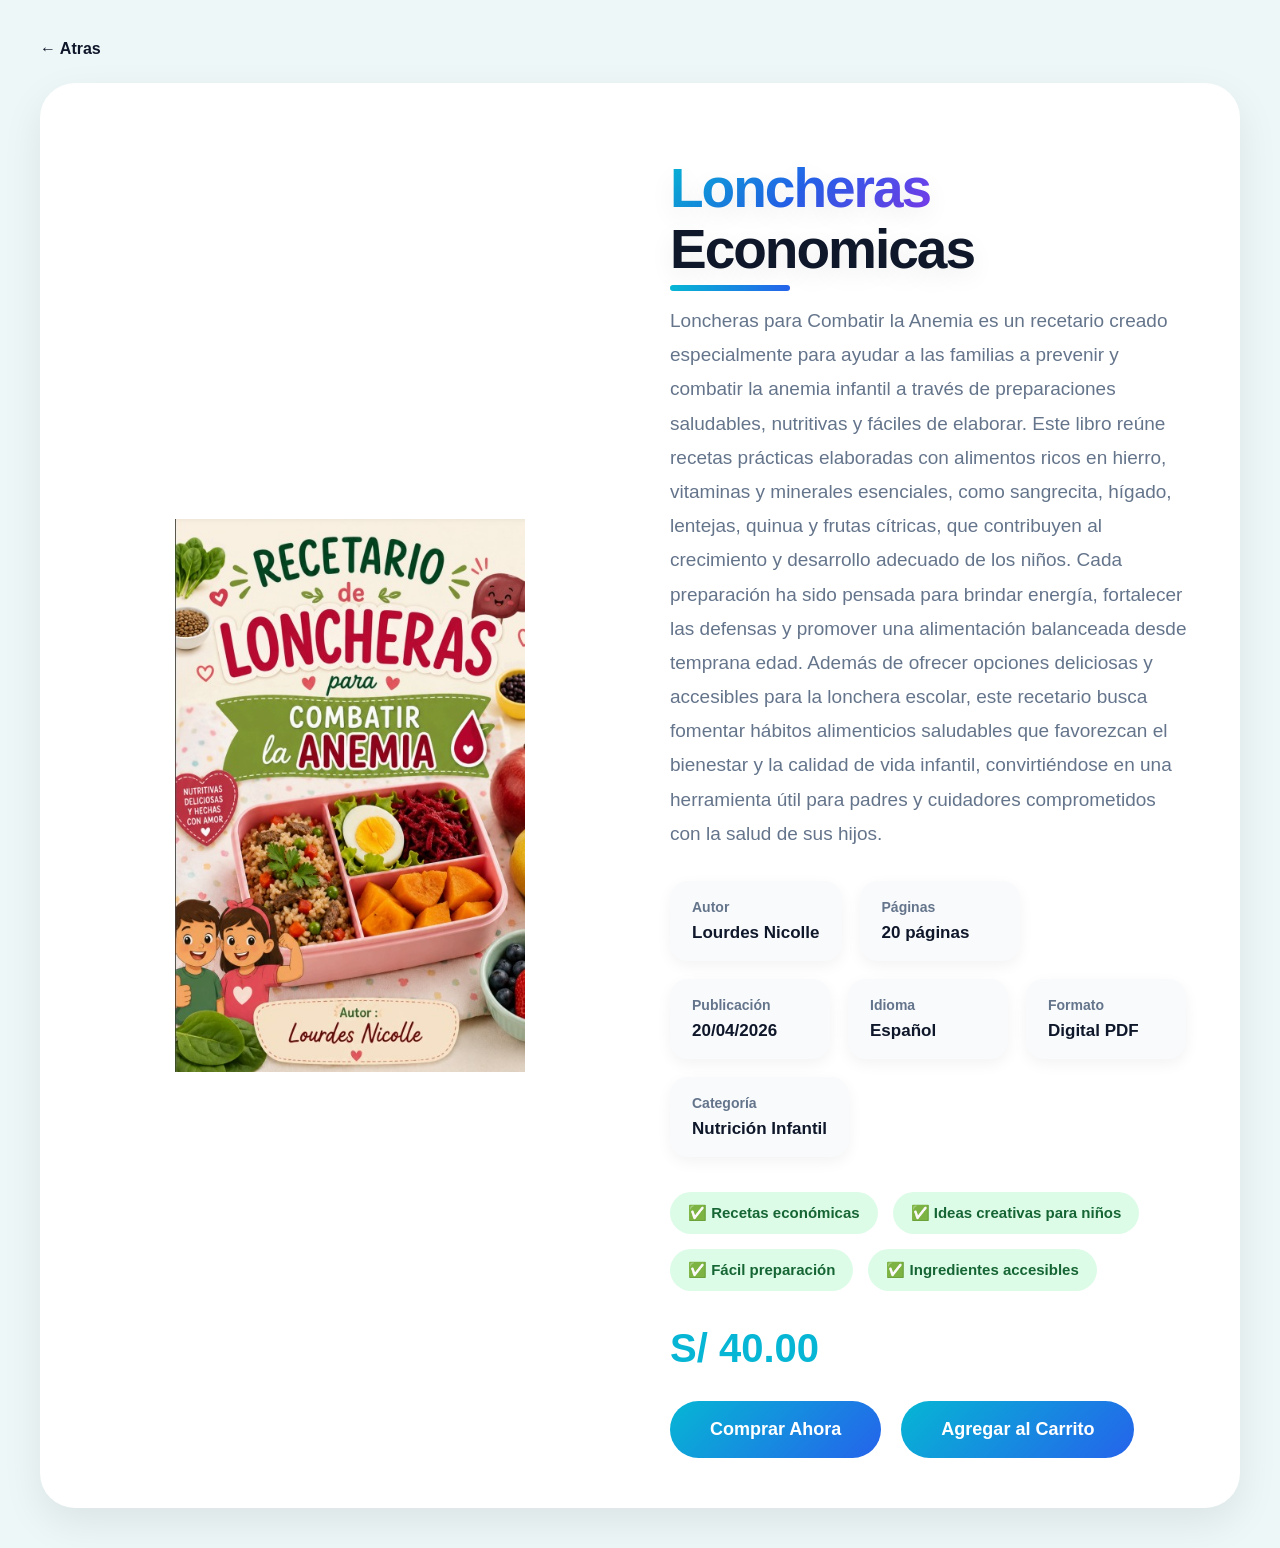
==== libro4.html @ d8e1530b "segundo despliegue" ====
<!DOCTYPE html>
<html lang="es">

<head>

    <meta charset="UTF-8">

    <meta name="viewport" content="width=device-width, initial-scale=1.0">

    <title>
        Loncheras Saludables
    </title>

    <link rel="stylesheet" href="detalle.css">

</head>

<body>

    <div class="contenedor">

        <!-- BOTON REGRESAR -->

        <a href="productos.html" class="btn-regresar">
            ← Atras
        </a>

        <!-- TARJETA -->

        <div class="detalle-libro">

            <!-- IMAGEN -->

            <div class="imagen">

                <img src="img/libro4.png" alt="Libro">

            </div>

            <!-- INFORMACION -->

            <div class="info">
                 <!-- TITULO -->

                <h1 class="titulo-libro">

    <span class="texto-gradiente">
        Loncheras
    </span>

    <br>

    Economicas

</h1>

                <!-- DESCRIPCION -->

                <p class="descripcion">

                   Loncheras para Combatir la Anemia es un recetario creado especialmente para ayudar a las familias a prevenir 
                   y combatir la anemia infantil a través de preparaciones saludables, nutritivas y fáciles de elaborar. 
                   Este libro reúne recetas prácticas elaboradas con alimentos ricos en hierro, vitaminas y minerales esenciales, 
                   como sangrecita, hígado, lentejas, quinua y frutas cítricas, que contribuyen al crecimiento 
                   y desarrollo adecuado de los niños. Cada preparación ha sido pensada para brindar energía, 
                   fortalecer las defensas y promover una alimentación balanceada desde temprana edad. 
                   Además de ofrecer opciones deliciosas y accesibles para la lonchera escolar, 
                   este recetario busca fomentar hábitos alimenticios saludables que favorezcan el bienestar
                y la calidad de vida infantil, convirtiéndose en una herramienta útil para padres 
                y cuidadores comprometidos con la salud de sus hijos.

                </p>

                <!-- DATOS DEL LIBRO -->

                <div class="datos-libro">

                    <div class="dato">

                        <h3>
                            Autor
                        </h3>

                        <p>
                             Lourdes Nicolle
                        </p>

                    </div>

                    <div class="dato">

                        <h3>
                            Páginas
                        </h3>

                        <p>
                            20 páginas
                        </p>

                    </div>

                    <div class="dato">

                        <h3>
                            Publicación
                        </h3>

                        <p>
                            20/04/2026
                        </p>

                    </div>

                    <div class="dato">

                        <h3>
                            Idioma
                        </h3>

                        <p>
                            Español
                        </p>

                    </div>

                    <div class="dato">

                        <h3>
                            Formato
                        </h3>

                        <p>
                            Digital PDF
                        </p>

                    </div>

                    <div class="dato">

                        <h3>
                            Categoría
                        </h3>

                        <p>
                            Nutrición Infantil
                        </p>

                    </div>

                </div>

                <!-- BENEFICIOS -->

                <div class="beneficios">

                    <div class="beneficio">
                        ✅ Recetas económicas 
                    </div>

                    <div class="beneficio">
                        ✅ Ideas creativas para niños
                    </div>

                    <div class="beneficio">
                        ✅ Fácil preparación
                    </div>

                    <div class="beneficio">
                        ✅ Ingredientes accesibles
                    </div>

                </div>

                <!-- PRECIO -->

                <h2 class="precio">
                    S/ 40.00
                </h2>

                <!-- BOTONES -->

                <div class="botones">

                    <button class="comprar">
                        Comprar Ahora
                    </button>

                    <button class="agregar-carrito">
                        Agregar al Carrito          
                    </button>

                </div>

            </div>

        </div>

    </div>

</body>

</html>
---- detalle.css ----
/* ===== RESET ===== */

*{
    margin:0;
    padding:0;
    box-sizing:border-box;
    font-family:'Segoe UI',sans-serif;
}

body{
    background:#eef7f8;

    min-height:100vh;

    display:flex;

    justify-content:center;

    align-items:center;

    padding:40px;
}

/* ===== CONTENEDOR ===== */

.contenedor{
    width:100%;
    max-width:1200px;
}

/* ===== BOTON ===== */

.btn-regresar{
    display:inline-block;

    margin-bottom:25px;

    text-decoration:none;

    color:#0f172a;

    font-weight:bold;

    transition:0.3s;
}

.btn-regresar:hover{
    color:#06b6d4;
}

/* ===== TARJETA ===== */

.detalle-libro{
    background:white;

    border-radius:35px;

    padding:50px;

    display:flex;

    gap:60px;

    align-items:center;

    box-shadow:0 15px 40px rgba(0,0,0,0.08);
}

/* ===== IMAGEN ===== */

.imagen{
    flex:1;

    display:flex;

    justify-content:center;
}

.imagen img{
    width:100%;
    max-width:350px;

    transition:0.4s;
}

.imagen img:hover{
    transform:scale(1.05);
}

/* ===== INFO ===== */

.info{
    flex:1;
}

/* CATEGORIA */

.categoria{
    background:#dbeafe;

    color:#2563eb;

    padding:10px 18px;

    border-radius:30px;

    font-size:14px;

    font-weight:bold;
}

/* TITULO */

.info h1{
    font-size:55px;

    margin-top:25px;
    margin-bottom:25px;

    line-height:1.1;

    color:#0f172a;
}

/* DESCRIPCION */

.descripcion{
    font-size:19px;

    line-height:1.8;

    color:#64748b;

    margin-bottom:30px;
}

/* PRECIO */

.precio{
    font-size:40px;

    color:#06b6d4;

    margin-bottom:30px;
}

/* BOTON */

.info button{
    padding:18px 40px;

    border:none;

    border-radius:50px;

    background:linear-gradient(
    135deg,
    #06b6d4,
    #2563eb
    );

    color:white;

    font-size:18px;

    font-weight:bold;

    cursor:pointer;

    transition:0.3s;
}

.info button:hover{
    transform:translateY(-5px);
}

/* ===== RESPONSIVE ===== */

@media(max-width:900px){

    .detalle-libro{
        flex-direction:column;

        text-align:center;
    }

    .info h1{
        font-size:40px;
    }
}
/* ===== DATOS DEL LIBRO ===== */

.datos-libro{
    display:flex;

    flex-wrap:wrap;

    gap:18px;

    margin-bottom:35px;
}

.dato{
    background:#f8fafc;

    padding:18px 22px;

    border-radius:18px;

    min-width:160px;

    box-shadow:0 5px 15px rgba(0,0,0,0.05);
}

.dato h3{
    font-size:14px;

    color:#64748b;

    margin-bottom:8px;
}

.dato p{
    font-size:17px;

    font-weight:700;

    color:#0f172a;
}

/* ===== BENEFICIOS ===== */

.beneficios{
    display:flex;

    flex-wrap:wrap;

    gap:15px;

    margin-bottom:35px;
}

.beneficio{
    background:#dcfce7;

    color:#166534;

    padding:12px 18px;

    border-radius:30px;

    font-size:15px;

    font-weight:600;
}

/* ===== BOTONES ===== */

.botones{
    display:flex;

    gap:20px;

    flex-wrap:wrap;
}

.comprar{
    padding:18px 35px;

    border:none;

    border-radius:50px;

    background:linear-gradient(
    135deg,
    #06b6d4,
    #2563eb
    );

    color:white;

    font-size:17px;

    font-weight:bold;

    cursor:pointer;

    transition:0.3s;
}

.comprar:hover{
    transform:translateY(-5px);
}

.preview{
    padding:18px 35px;

    border-radius:50px;

    border:2px solid #cbd5e1;

    background:white;

    font-size:17px;

    font-weight:bold;

    cursor:pointer;

    transition:0.3s;
}

.preview:hover{
    background:#f1f5f9;
}
/* ===== TITULO PREMIUM ===== */

.titulo-libro{
    font-size:72px;

    line-height:1;

    font-weight:900;

    margin-top:25px;
    margin-bottom:30px;

    color:#0f172a;

    letter-spacing:-2px;

    text-shadow:
    0 8px 25px rgba(0,0,0,0.08);

    position:relative;
}

/* TEXTO GRADIENTE */

.texto-gradiente{
    background:linear-gradient(
    135deg,
    #06b6d4,
    #2563eb,
    #7c3aed
    );

    -webkit-background-clip:text;

    -webkit-text-fill-color:transparent;

    display:inline-block;
}

/* LINEA DECORATIVA */

.titulo-libro::after{
    content:"";

    position:absolute;

    left:0;
    bottom:-12px;

    width:120px;
    height:6px;

    border-radius:20px;

    background:linear-gradient(
    to right,
    #06b6d4,
    #2563eb
    );
}

/* RESPONSIVE */

@media(max-width:900px){

    .titulo-libro{
        font-size:52px;
    }

    .titulo-libro::after{
        left:50%;

        transform:translateX(-50%);
    }
}

@media(max-width:600px){

    .titulo-libro{
        font-size:40px;
    }
}
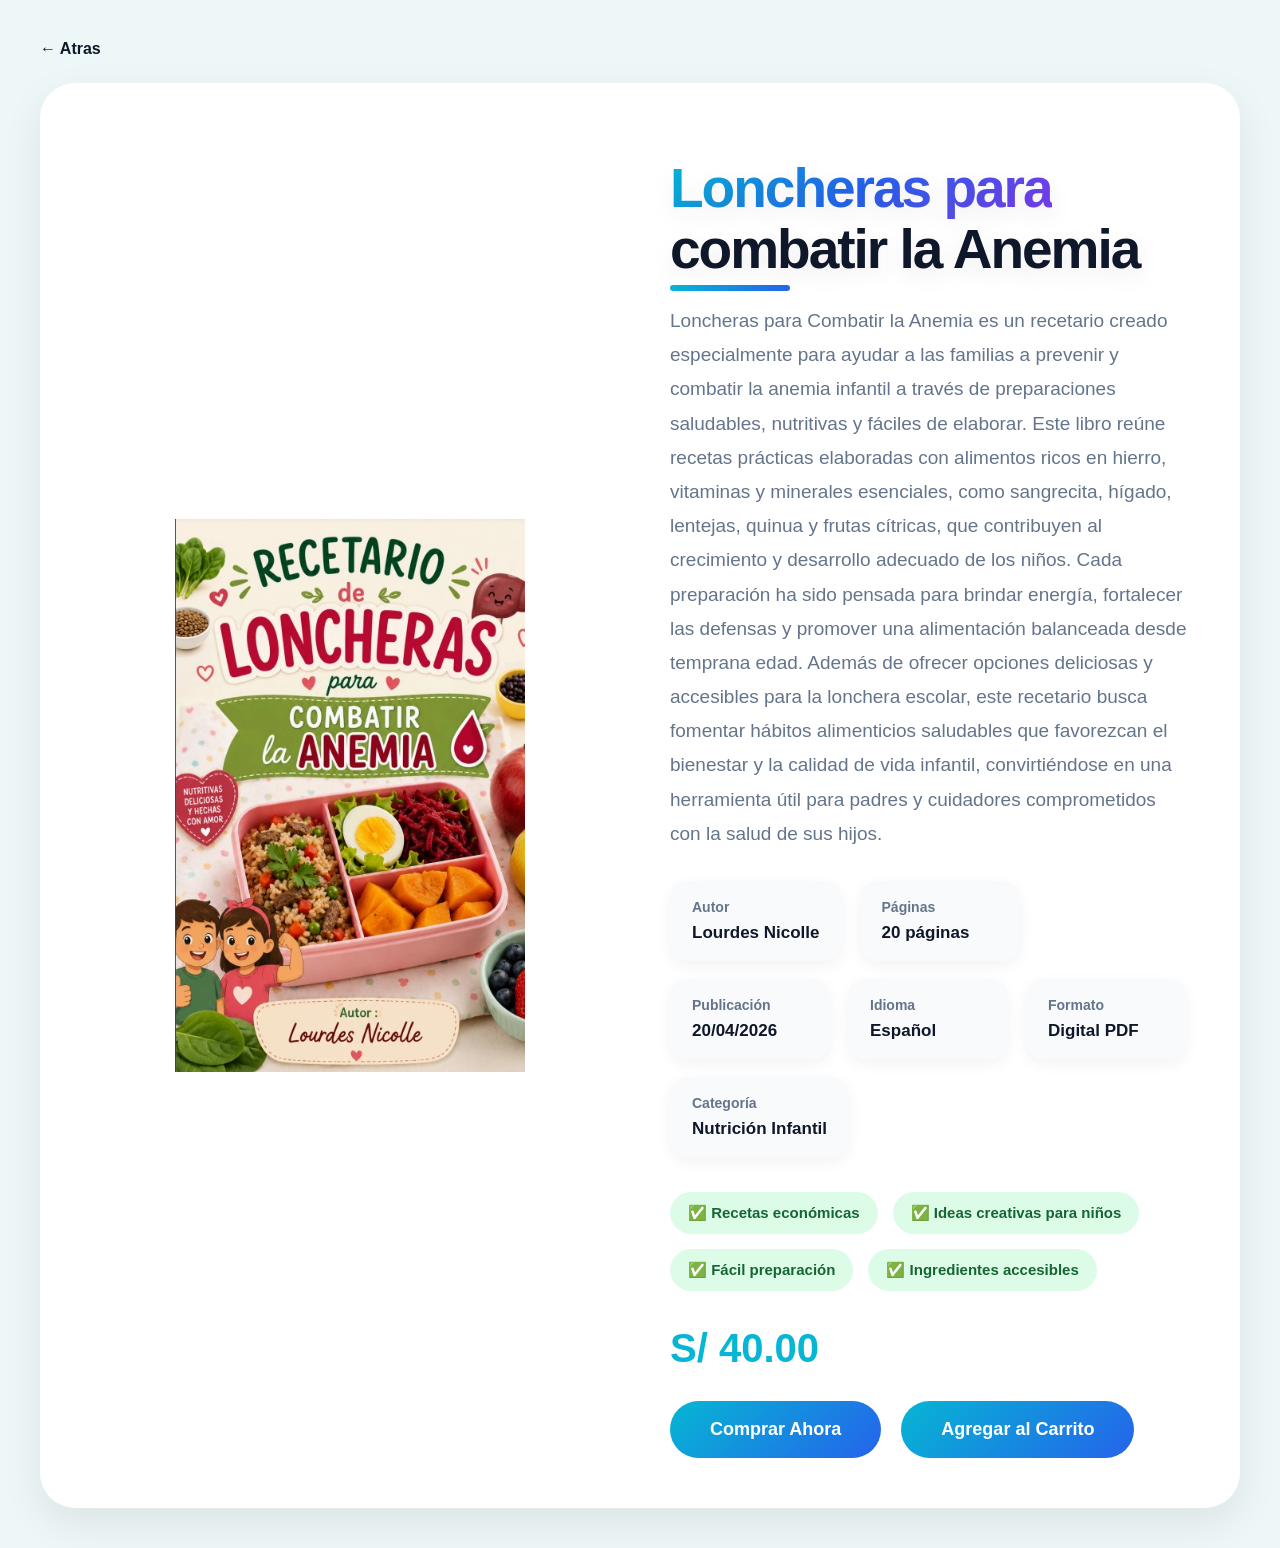
==== commit dc58cfb2: "xd" ====
--- a/libro4.html
+++ b/libro4.html
@@ -45,12 +45,12 @@
                 <h1 class="titulo-libro">
 
     <span class="texto-gradiente">
-        Loncheras
+        Loncheras para 
     </span>
 
     <br>
 
-    Economicas
+   combatir la Anemia
 
 </h1>
 
@@ -199,4 +199,4 @@
 
 </body>
 
-</html>+</html>
